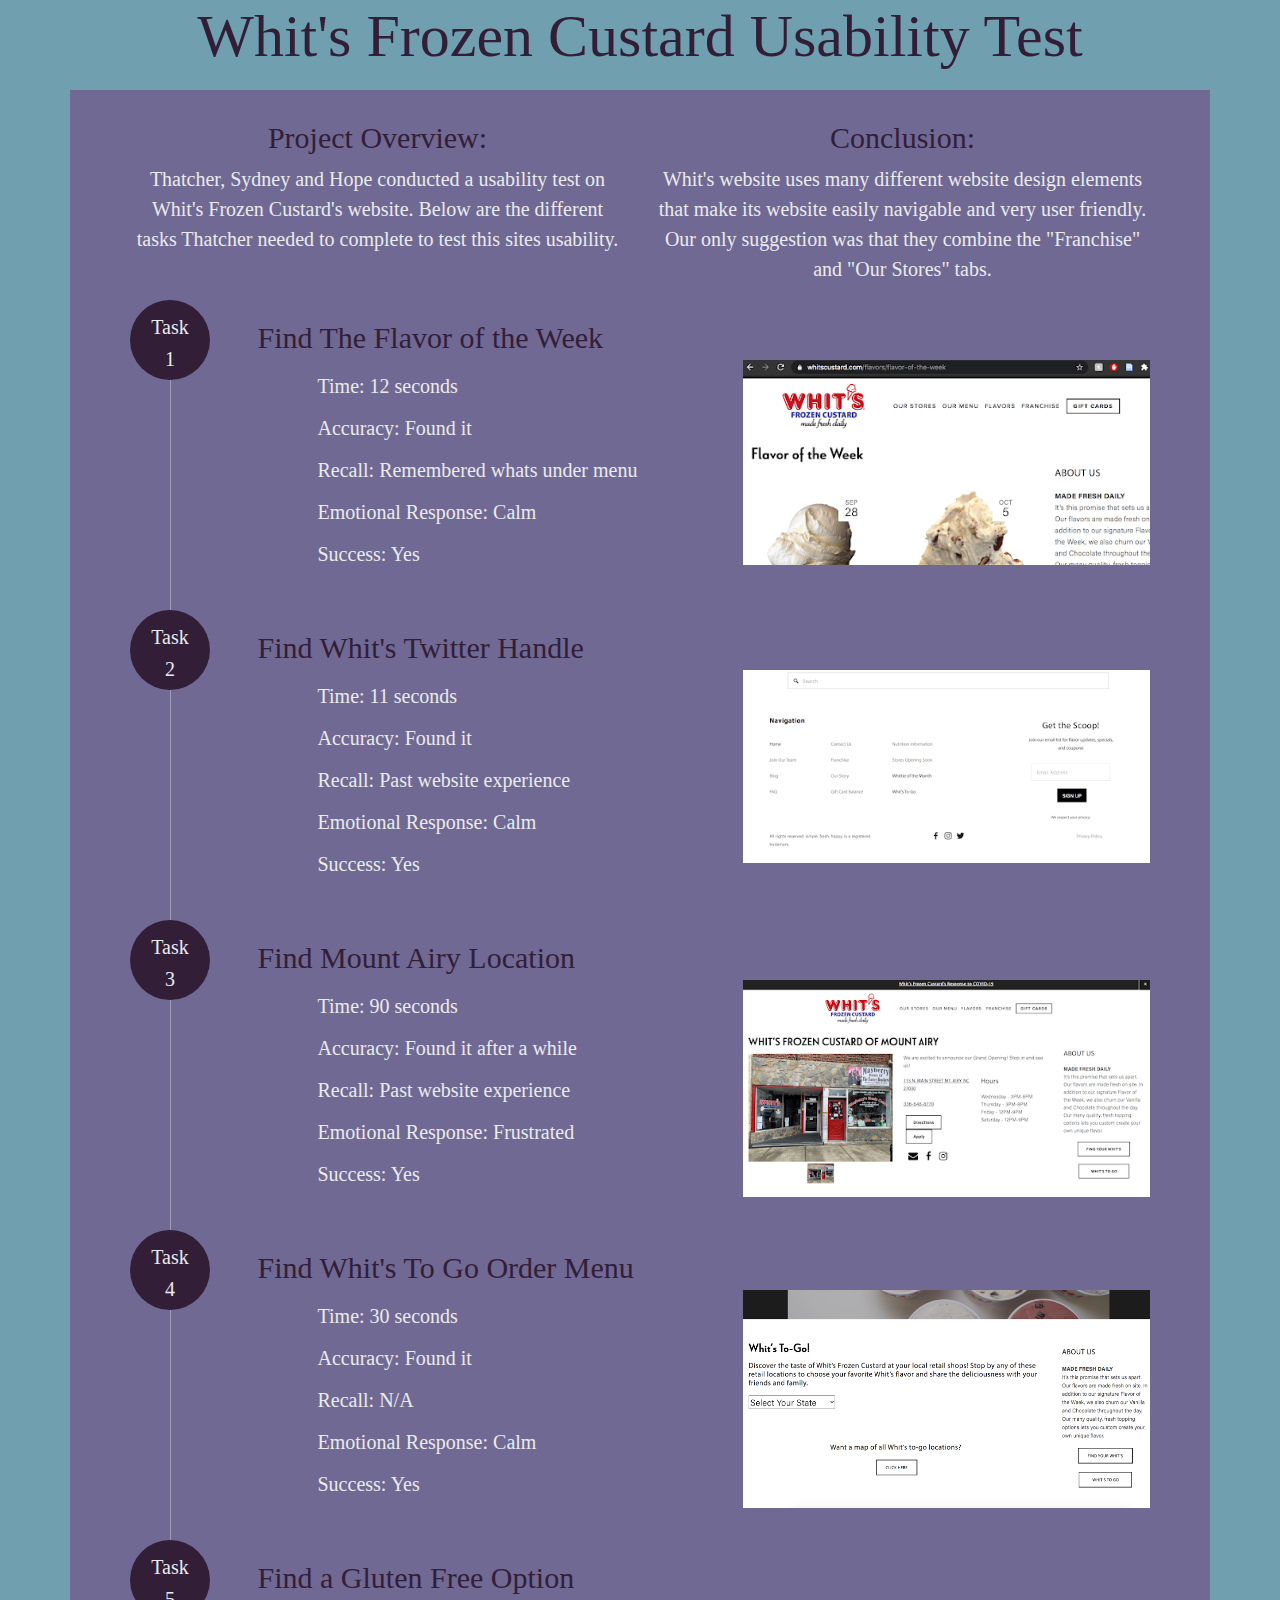
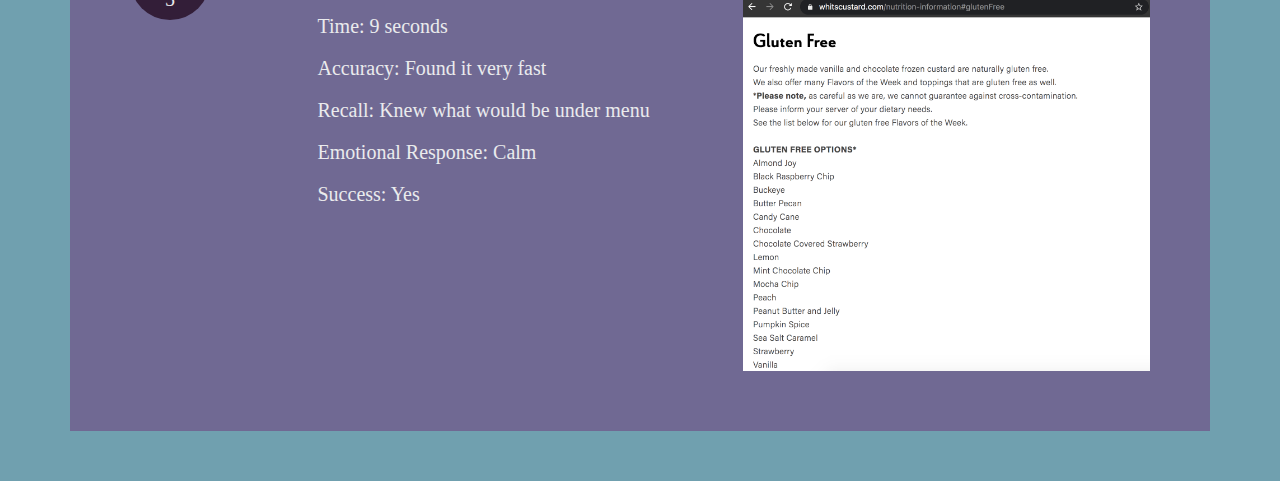
==== index.html @ 1c8552a7 "copied a4 over" ====
<!DOCTYPE html>
<html lang="en">
<head>
<!-- meta tags, links to css, etc. -->
<meta charset="utf-8">
<meta name="viewport" content="width=device-width, initial-scale=1, shrink-to-fit=no">

<title>Assignment 4</title>

<!-- Bootstrap CSS -->
<link rel="stylesheet" href="https://stackpath.bootstrapcdn.com/bootstrap/4.5.2/css/bootstrap.min.css" integrity="sha384-JcKb8q3iqJ61gNV9KGb8thSsNjpSL0n8PARn9HuZOnIxN0hoP+VmmDGMN5t9UJ0Z" crossorigin="anonymous">
<link rel="stylesheet" href="assets/css/styles.css">
</head>

<body>
<!-- visible content goes here -->
<h3>Whit's Frozen Custard Usability Test</h3>
<div class="container">
  <div class="row">
    <div class="col-lg-6">
        <h6>Project Overview: </h6>
        <p>Thatcher, Sydney and Hope conducted a usability test
        on Whit's Frozen Custard's website. Below are the different tasks
        Thatcher needed to complete to test this sites usability.<p>
    </div>
    <div class="col-lg-6">
        <h6>Conclusion: </h6>
        <p>Whit's website uses many different website design elements that make
          its website easily navigable and very user friendly. Our only suggestion
          was that they combine the "Franchise" and "Our Stores" tabs.<p>
    </div>
  </div>
  <div class="row">
    <div class="col-lg-1 col-md-1 col-sm-1 col-xs-1">
      <div class="tasks">
        <h1>Task</h1>
        <h2>1</h2>
      </div>
      <div class="vl"></div>
    </div>
    <div class="col-lg-6 col-md-6 col-sm-6 col-xs-6">
      <h4>Find The Flavor of the Week</h4>
        <h5>Time: 12 seconds</h5>
        <h5>Accuracy: Found it</h5>
        <h5>Recall: Remembered whats under menu</h5>
        <h5>Emotional Response: Calm</h5>
        <h5>Success: Yes</h5>
    </div>
    <div class="col-lg-5 col-md-5 col-sm-5 col-xs-5">
      <img src="./assets/img/flavofweek.png" alt="Flavor Of The Week" class="img-fluid">
    </div>
  </div>
  <div class="row">
    <div class="col-lg-1 col-md-1 col-sm-1 col-xs-1">
      <div class="tasks">
        <h1>Task</h1>
        <h2>2</h2>
      </div>
      <div class="vl"></div>
    </div>
    <div class="col-lg-6 col-md-6 col-sm-6 col-xs-6">
      <h4>Find Whit's Twitter Handle</h4>
        <h5>Time: 11 seconds</h5>
        <h5>Accuracy: Found it</h5>
        <h5>Recall: Past website experience</h5>
        <h5>Emotional Response: Calm</h5>
        <h5>Success: Yes</h5>
    </div>
    <div class="col-lg-5 col-md-5 col-sm-5 col-xs-5">
      <img src="./assets/img/twitterhandle.png" alt="Twitter Handle" class="img-fluid">
    </div>
  </div>

  <div class="row">
    <div class="col-lg-1 col-md-1 col-sm-1 col-xs-1">
      <div class="tasks">
        <h1>Task</h1>
        <h2>3</h2>
      </div>
      <div class="vl"></div>
    </div>
    <div class="col-lg-6 col-md-6 col-sm-6 col-xs-6">
      <h4>Find Mount Airy Location</h4>
        <h5>Time: 90 seconds</h5>
        <h5>Accuracy: Found it after a while</h5>
        <h5>Recall: Past website experience</h5>
        <h5>Emotional Response: Frustrated</h5>
        <h5>Success: Yes</h5>
    </div>
    <div class="col-lg-5 col-md-5 col-sm-5 col-xs-5">
      <img src="./assets/img/location.png" alt="Mount Airy Location" class="img-fluid">
    </div>
  </div>
  <div class="row">
    <div class="col-lg-1 col-md-1 col-sm-1 col-xs-1">
      <div class="tasks">
        <h1>Task</h1>
        <h2>4</h2>
      </div>
      <div class="vl"></div>
    </div>
    <div class="col-lg-6 col-md-6 col-sm-6 col-xs-6">
      <h4>Find Whit's To Go Order Menu</h4>
        <h5>Time: 30 seconds</h5>
        <h5>Accuracy: Found it</h5>
        <h5>Recall: N/A</h5>
        <h5>Emotional Response: Calm</h5>
        <h5>Success: Yes</h5>
    </div>
    <div class="col-lg-5 col-md-5 col-sm-5 col-xs-5">
      <img src="./assets/img/togo.png" alt="To Go Menu" class="img-fluid">
    </div>
  </div>
  <div class="row">
    <div class="col-lg-1 col-md-1 col-sm-1 col-xs-1">
      <div class="tasks">
        <h1>Task</h1>
        <h2>5</h2>
      </div>
    </div>
    <div class="col-lg-6 col-md-6 col-sm-6 col-xs-6">
      <h4>Find a Gluten Free Option</h4>
        <h5>Time: 9 seconds</h5>
        <h5>Accuracy: Found it very fast</h5>
        <h5>Recall: Knew what would be under menu</h5>
        <h5>Emotional Response: Calm</h5>
        <h5>Success: Yes</h5>
    </div>
    <div class="col-lg-5 col-md-5 col-sm-5 col-xs-5">
      <img src="./assets/img/glutenfree.png" alt="Gluten Free Option" class="img-fluid">
    </div>
  </div>

<!-- links to javascripts -->
<script src="https://code.jquery.com/jquery-3.5.1.slim.min.js" integrity="sha384-DfXdz2htPH0lsSSs5nCTpuj/zy4C+OGpamoFVy38MVBnE+IbbVYUew+OrCXaRkfj" crossorigin="anonymous"></script>
<script src="https://cdn.jsdelivr.net/npm/popper.js@1.16.1/dist/umd/popper.min.js" integrity="sha384-9/reFTGAW83EW2RDu2S0VKaIzap3H66lZH81PoYlFhbGU+6BZp6G7niu735Sk7lN" crossorigin="anonymous"></script>
<script src="https://stackpath.bootstrapcdn.com/bootstrap/4.5.2/js/bootstrap.min.js" integrity="sha384-B4gt1jrGC7Jh4AgTPSdUtOBvfO8shuf57BaghqFfPlYxofvL8/KUEfYiJOMMV+rV" crossorigin="anonymous"></script>
</body>
</html>
---- assets/css/styles.css ----
/* css */
body{
  background-color: rgb(112, 160, 175);
  padding-bottom: 50px;
  font-family: Georgia;
}
h1{
  font-size: 20px;
  color: rgb(234,235,237);
  padding-top: 15px;
  text-align: center;
}
h2{
  font-size: 20px;
  color: rgb(234,235,237);
  text-align: center;
}
h3{
  font-size: 60px;
  color: rgb(51,30,56);
  text-align: center;
  padding-bottom:10px;
}
h4{
  font-size: 30px;
  color: rgb(51,30,56);
  text-align: left;
  padding-top: 20px;
  padding-left: 40px;
}
h5{

  font-size: 20px;
  color: rgb(234,235,237);
  text-align: left;
  padding-top: 10px;
  padding-left: 100px;
}
h6{
  font-size: 30px;
  color: rgb(51,30,56);
  text-align: center;
}
p{
  font-size: 20px;
  color: rgb(234,235,237);
  text-align: center;
}
img{
  margin-top:60px;
  padding-bottom: 30px;
}
.vl{
  border-left: 1px solid;
  border-color: rgba(234,235,237,.4);
  height: 230px;
  margin-left: 40px;
}
.tasks {
  height: 80px;
  width: 80px;
  background-color: rgb(51,30,56);
  border-radius: 50%;
  display: inline-block;
}
.container {
  padding-top: 30px;
  padding-left: 60px;
  padding-right: 60px;
  padding-bottom: 30px;
  background-color: rgb(112, 105, 147);
}
.vl{
    display: block;
}
@media (max-width: 1200px)
{
    .vl{
        display: none;
    }
    h5{
      padding-left: 40px;
    }
}
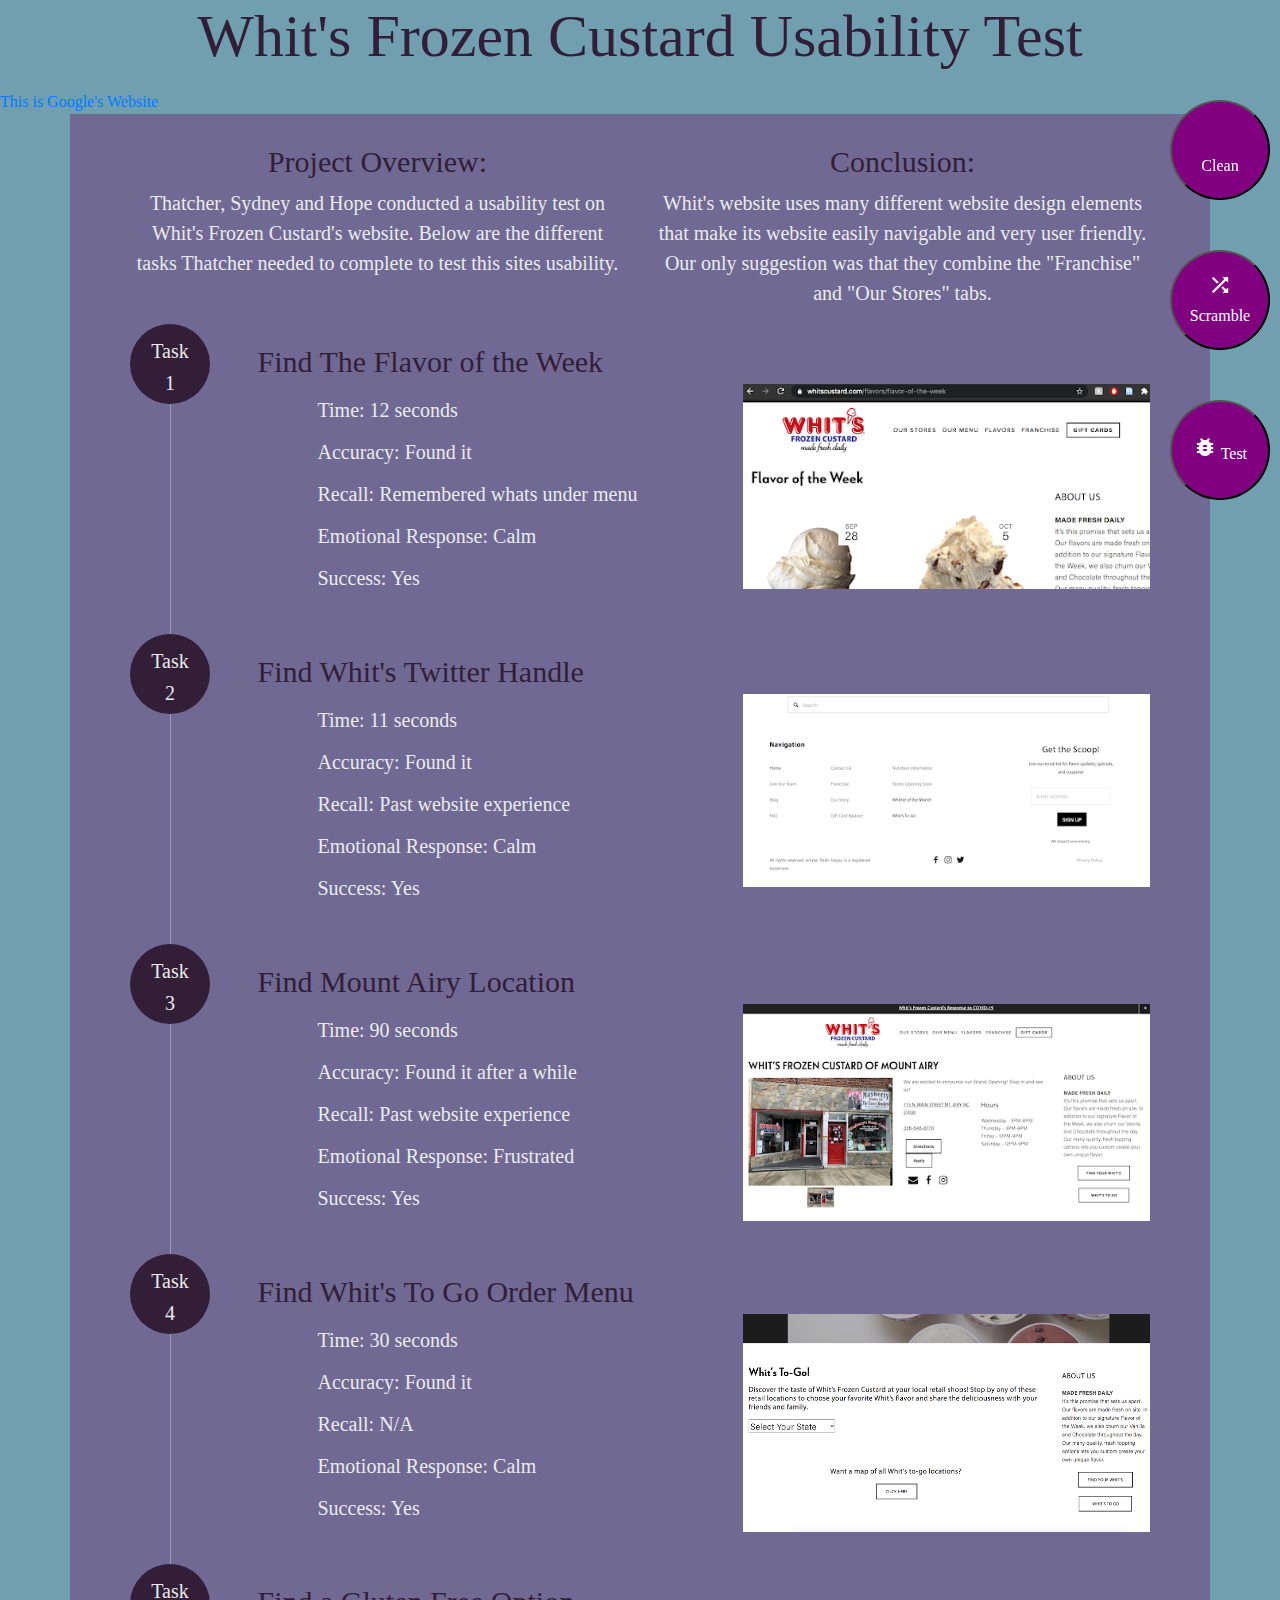
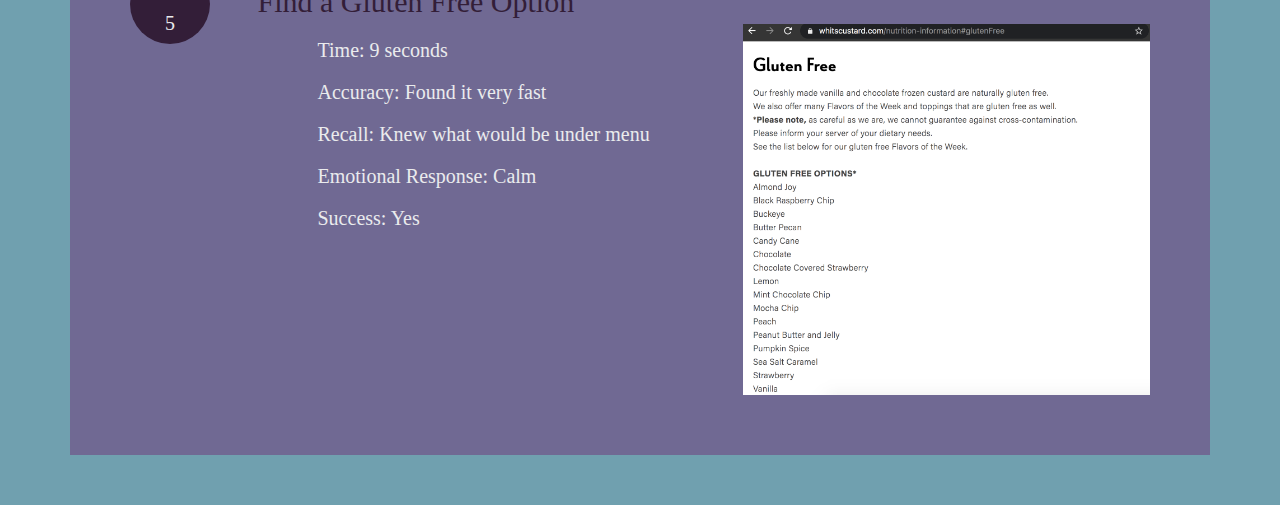
==== commit 4b2cf3e7: "added button functions" ====
--- a/index.html
+++ b/index.html
@@ -5,16 +5,66 @@
 <meta charset="utf-8">
 <meta name="viewport" content="width=device-width, initial-scale=1, shrink-to-fit=no">
 
-<title>Assignment 4</title>
+<title>Prototype</title>
 
 <!-- Bootstrap CSS -->
 <link rel="stylesheet" href="https://stackpath.bootstrapcdn.com/bootstrap/4.5.2/css/bootstrap.min.css" integrity="sha384-JcKb8q3iqJ61gNV9KGb8thSsNjpSL0n8PARn9HuZOnIxN0hoP+VmmDGMN5t9UJ0Z" crossorigin="anonymous">
 <link rel="stylesheet" href="assets/css/styles.css">
+<link href="https://fonts.googleapis.com/icon?family=Material+Icons" rel="stylesheet">
 </head>
 
 <body>
 <!-- visible content goes here -->
 <h3>Whit's Frozen Custard Usability Test</h3>
+<a class="movable" href="https://www.google.com">This is Google's Website</a>
+<button id="btnCleanSite">
+  <i class="material-icons">cleaning_services</i>
+  Clean
+</button>
+<button id="btnScrambleSite">
+  <i class="material-icons">shuffle</i>
+  Scramble
+</button>
+<button id="btnTestSite">
+  <i class="material-icons">bug_report</i>
+  Test
+</button>
+<script>
+  const btnCleanSite = document.querySelector("#btnCleanSite");
+  btnCleanSite.addEventListener("click", function () {
+      document.location.reload();
+  });
+
+  const btnScrambleSite = document.querySelector("#btnScrambleSite");
+  btnScrambleSite.addEventListener("click", function () {
+  /*const movable = document.querySelectorAll(".movable");
+	for (var i = 0; i < movable.length; i++) {
+	  console.log('movable: ', movable[i]);
+    try{
+      movable.parent.css({position: 'relative'});
+    }catch(err) {
+      console.log("here");
+    };
+    movable.css({top: 200, left: 200, position:'absolute'});
+	}
+  */
+  try{
+    $('.movable').parent.css({position: 'relative'});
+  }catch(err) {
+    console.log("here");
+  };
+    var x = Math.floor((Math.random() * 500) + 1);;
+    var y = Math.floor((Math.random() * 500) + 1);;
+    $('.movable').css({left: x, top: y, position:'absolute'});
+    //console.log(one);
+});
+
+  const btnTestSite = document.querySelector("#btnTestSite");
+  btnTestSite.addEventListener("click", function () {
+      alert("Please Find Google's Website");
+  });
+
+</script>
 <div class="container">
   <div class="row">
     <div class="col-lg-6">
@@ -32,7 +82,7 @@
   </div>
   <div class="row">
     <div class="col-lg-1 col-md-1 col-sm-1 col-xs-1">
-      <div class="tasks">
+      <div class="movable tasks">
         <h1>Task</h1>
         <h2>1</h2>
       </div>
@@ -50,7 +100,7 @@
       <img src="./assets/img/flavofweek.png" alt="Flavor Of The Week" class="img-fluid">
     </div>
   </div>
-  <div class="row">
+  <div class="movable row">
     <div class="col-lg-1 col-md-1 col-sm-1 col-xs-1">
       <div class="tasks">
         <h1>Task</h1>
@@ -91,7 +141,7 @@
       <img src="./assets/img/location.png" alt="Mount Airy Location" class="img-fluid">
     </div>
   </div>
-  <div class="row">
+  <div class=" row">
     <div class="col-lg-1 col-md-1 col-sm-1 col-xs-1">
       <div class="tasks">
         <h1>Task</h1>
@@ -111,7 +161,7 @@
       <img src="./assets/img/togo.png" alt="To Go Menu" class="img-fluid">
     </div>
   </div>
-  <div class="row">
+  <div class=" row">
     <div class="col-lg-1 col-md-1 col-sm-1 col-xs-1">
       <div class="tasks">
         <h1>Task</h1>
@@ -130,7 +180,6 @@
       <img src="./assets/img/glutenfree.png" alt="Gluten Free Option" class="img-fluid">
     </div>
   </div>
-
 <!-- links to javascripts -->
 <script src="https://code.jquery.com/jquery-3.5.1.slim.min.js" integrity="sha384-DfXdz2htPH0lsSSs5nCTpuj/zy4C+OGpamoFVy38MVBnE+IbbVYUew+OrCXaRkfj" crossorigin="anonymous"></script>
 <script src="https://cdn.jsdelivr.net/npm/popper.js@1.16.1/dist/umd/popper.min.js" integrity="sha384-9/reFTGAW83EW2RDu2S0VKaIzap3H66lZH81PoYlFhbGU+6BZp6G7niu735Sk7lN" crossorigin="anonymous"></script>
--- a/assets/css/styles.css
+++ b/assets/css/styles.css
@@ -4,6 +4,48 @@
   background-color: rgb(112, 160, 175);
   padding-bottom: 50px;
   font-family: Georgia;
+}
+#btnCleanSite {
+  position: fixed;
+  right: 10px;
+  top: 100px;
+  width: 100px;
+  height: 100px;
+  border-radius: 50%;
+  background: purple;
+  color: white;
+  cursor: pointer;
+  outline: none;
+  z-index: 100;
+}
+#btnScrambleSite {
+  position: fixed;
+  right: 10px;
+  top: 250px;
+  width: 100px;
+  height: 100px;
+  border-radius: 50%;
+  background: purple;
+  color: white;
+  cursor: pointer;
+  outline: none;
+  z-index: 100;
+}
+#btnTestSite {
+  position: fixed;
+  right: 10px;
+  top: 400px;
+  width: 100px;
+  height: 100px;
+  border-radius: 50%;
+  background: purple;
+  color: white;
+  cursor: pointer;
+  outline: none;
+  z-index: 100;
+}
+a{
+  z-index: 100;
 }
 h1{
   font-size: 20px;
